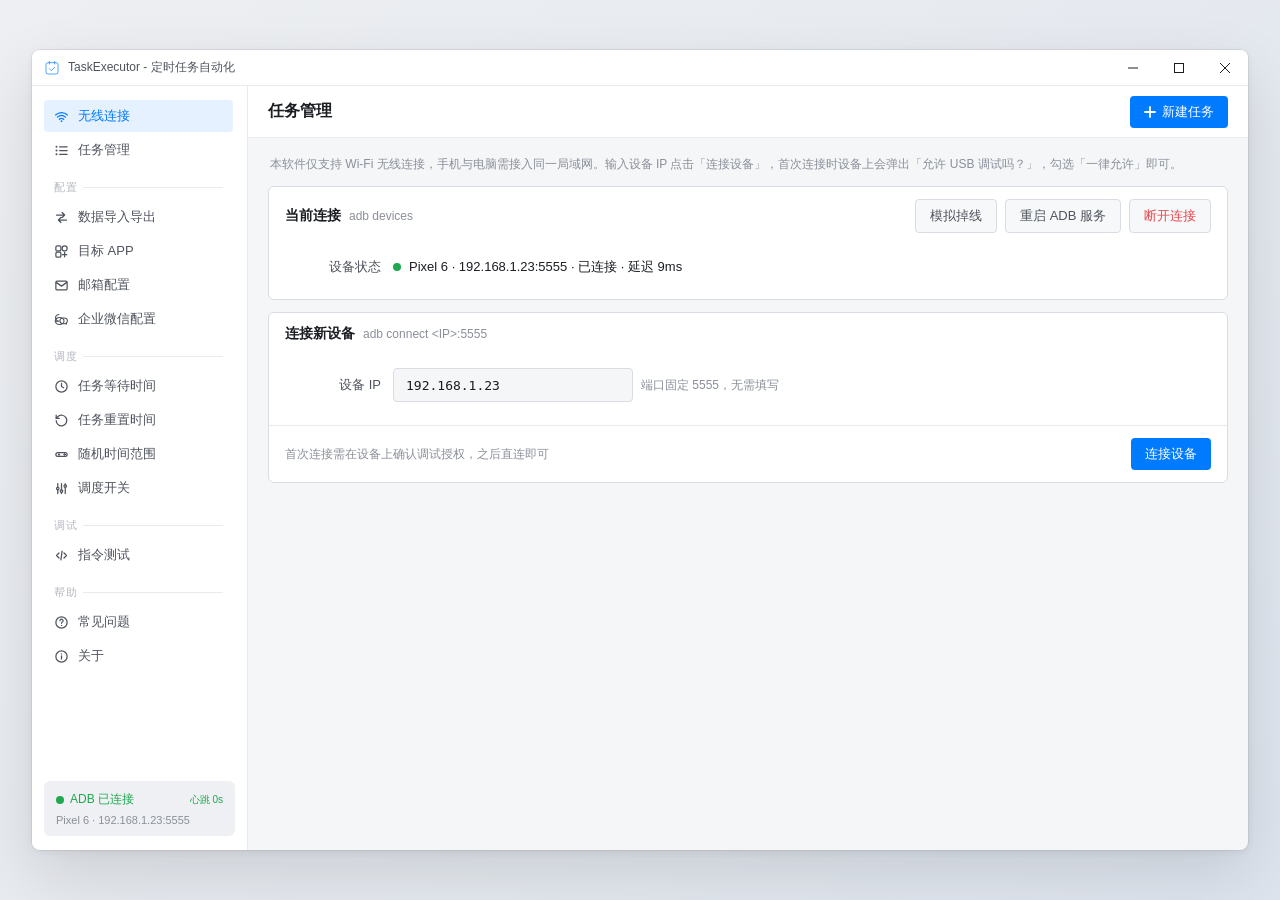
==== Design/index.html @ 91c30d84 "feat(design): 重构新建任务弹窗为固定头尾分区滚动布局并优化字段分区展示" ====
<!DOCTYPE html>
<html lang="zh-CN">

<head>
  <meta charset="UTF-8">
  <meta name="viewport" content="width=device-width, initial-scale=1.0">
  <title>TaskExecutor - 定时任务自动化</title>
  <link rel="stylesheet" href="styles.css">
</head>

<body>

  <div class="win">
    <!-- Windows 标题栏 -->
    <div class="titlebar">
      <div class="app-ico">
        <svg viewBox="0 0 24 24" fill="none">
          <rect x="3" y="4" width="18" height="17" rx="3" stroke="#007AFF" />
          <path d="M8 2v4M16 2v4M8 13l3 3 5-5" stroke="#007AFF" stroke-linecap="round" stroke-linejoin="round" />
        </svg>
      </div>
      <div class="title">TaskExecutor - 定时任务自动化</div>
      <div class="win-controls">
        <button class="win-btn" title="最小化"><svg viewBox="0 0 10 10">
            <path d="M0 5h10" stroke="currentColor" stroke-width="1" />
          </svg></button>
        <button class="win-btn" title="最大化"><svg viewBox="0 0 10 10">
            <rect x="0.5" y="0.5" width="9" height="9" fill="none" stroke="currentColor" stroke-width="1" />
          </svg></button>
        <button class="win-btn close" title="关闭"><svg viewBox="0 0 10 10">
            <path d="M0 0l10 10M10 0L0 10" stroke="currentColor" stroke-width="1" />
          </svg></button>
      </div>
    </div>

    <div class="win-body">
      <!-- 侧边栏 -->
      <aside class="sidebar">
        <nav class="nav" style="margin-top:2px;">
          <div class="nav-item active" data-view="wifi">
            <svg viewBox="0 0 24 24" fill="none">
              <path d="M2.5 9.5C8 4.5 16 4.5 21.5 9.5M5.5 13c4-3.4 9-3.4 13 0M8.5 16.4c2.1-1.7 4.9-1.7 7 0"
                stroke="currentColor" stroke-width="2" stroke-linecap="round" />
              <circle cx="12" cy="19.5" r="1.4" fill="currentColor" />
            </svg>
            无线连接
          </div>
          <div class="nav-item" data-view="tasks">
            <svg viewBox="0 0 24 24" fill="none">
              <path d="M9 6h12M9 12h12M9 18h12" stroke="currentColor" stroke-width="2" stroke-linecap="round" />
              <circle cx="4" cy="6" r="1.6" fill="currentColor" />
              <circle cx="4" cy="12" r="1.6" fill="currentColor" />
              <circle cx="4" cy="18" r="1.6" fill="currentColor" />
            </svg>
            任务管理
          </div>

          <div class="nav-label">配置</div>
          <div class="nav-item" data-view="sync">
            <svg viewBox="0 0 24 24" fill="none">
              <path d="M4 8h13M13 4l4 4-4 4M20 16H7M11 12l-4 4 4 4" stroke="currentColor" stroke-width="2"
                stroke-linecap="round" stroke-linejoin="round" />
            </svg>
            数据导入导出
          </div>
          <div class="nav-item" data-view="apps">
            <svg viewBox="0 0 24 24" fill="none">
              <rect x="3" y="3" width="8" height="8" rx="2" stroke="currentColor" stroke-width="2" />
              <rect x="13" y="3" width="8" height="8" rx="4" stroke="currentColor" stroke-width="2" />
              <rect x="3" y="13" width="8" height="8" rx="2" stroke="currentColor" stroke-width="2" />
              <path d="M17 13.5v7M13.5 17h7" stroke="currentColor" stroke-width="2" stroke-linecap="round" />
            </svg>
            目标 APP
          </div>
          <div class="nav-item" data-view="mail">
            <svg viewBox="0 0 24 24" fill="none">
              <rect x="3" y="5" width="18" height="14" rx="2" stroke="currentColor" stroke-width="2" />
              <path d="M3.5 7l8.5 6 8.5-6" stroke="currentColor" stroke-width="2" stroke-linecap="round"
                stroke-linejoin="round" />
            </svg>
            邮箱配置
          </div>
          <div class="nav-item" data-view="wecom">
            <svg viewBox="0 0 24 24" fill="none">
              <path
                d="M8.5 4C5 4 2.5 6.4 2.5 9.3c0 1.7.9 3.1 2.3 4.1l-.6 2 2.2-1.1c.7.2 1.4.3 2.1.3M9 20c3.9 0 7-2.5 7-5.6S12.9 8.8 9 8.8 2 11.3 2 14.4 5.1 20 9 20Z"
                stroke="currentColor" stroke-width="1.8" stroke-linejoin="round" />
              <path
                d="M15.5 9.5c3.3 0 6 2 6 4.6 0 1.4-.8 2.7-2 3.5l.5 1.7-1.9-.9c-.8.2-1.6.4-2.6.4-3.3 0-6-2.1-6-4.7s2.7-4.6 6-4.6Z"
                stroke="currentColor" stroke-width="1.8" stroke-linejoin="round" />
            </svg>
            企业微信配置
          </div>

          <div class="nav-label">调度</div>
          <div class="nav-item" data-view="wait">
            <svg viewBox="0 0 24 24" fill="none">
              <circle cx="12" cy="12" r="9" stroke="currentColor" stroke-width="2" />
              <path d="M12 7v5l3.5 2" stroke="currentColor" stroke-width="2" stroke-linecap="round"
                stroke-linejoin="round" />
            </svg>
            任务等待时间
          </div>
          <div class="nav-item" data-view="reset">
            <svg viewBox="0 0 24 24" fill="none">
              <path d="M3.5 12a8.5 8.5 0 1 0 2.5-6L3.5 8.5" stroke="currentColor" stroke-width="2"
                stroke-linecap="round" stroke-linejoin="round" />
              <path d="M3.5 3.5v5h5" stroke="currentColor" stroke-width="2" stroke-linecap="round"
                stroke-linejoin="round" />
            </svg>
            任务重置时间
          </div>
          <div class="nav-item" data-view="random">
            <svg viewBox="0 0 24 24" fill="none">
              <rect x="3" y="9" width="18" height="6" rx="3" stroke="currentColor" stroke-width="2" />
              <circle cx="8" cy="12" r="1.8" fill="currentColor" />
              <path d="M17 10.5v3M15.5 12h3" stroke="currentColor" stroke-width="1.6" stroke-linecap="round" />
            </svg>
            随机时间范围
          </div>
          <div class="nav-item" data-view="switches">
            <svg viewBox="0 0 24 24" fill="none">
              <path d="M6 4v6M6 14v6M12 4v10M12 18v2M18 4v2M18 10v10" stroke="currentColor" stroke-width="2"
                stroke-linecap="round" />
              <circle cx="6" cy="12" r="2" stroke="currentColor" stroke-width="2" />
              <circle cx="12" cy="16" r="2" stroke="currentColor" stroke-width="2" />
              <circle cx="18" cy="8" r="2" stroke="currentColor" stroke-width="2" />
            </svg>
            调度开关
          </div>

          <div class="nav-label">调试</div>
          <div class="nav-item" data-view="cmds">
            <svg viewBox="0 0 24 24" fill="none">
              <path d="M8 8l-4 4 4 4M16 8l4 4-4 4M13 5l-2 14" stroke="currentColor" stroke-width="2"
                stroke-linecap="round" stroke-linejoin="round" />
            </svg>
            指令测试
          </div>

          <div class="nav-label">帮助</div>
          <div class="nav-item" data-view="faq">
            <svg viewBox="0 0 24 24" fill="none">
              <circle cx="12" cy="12" r="9" stroke="currentColor" stroke-width="2" />
              <path d="M9.5 9.3a2.5 2.5 0 1 1 3.4 2.3c-.8.4-.9 1-.9 1.7" stroke="currentColor" stroke-width="2"
                stroke-linecap="round" />
              <circle cx="12" cy="16.6" r="1.1" fill="currentColor" />
            </svg>
            常见问题
          </div>
          <div class="nav-item" data-view="about">
            <svg viewBox="0 0 24 24" fill="none">
              <circle cx="12" cy="12" r="9" stroke="currentColor" stroke-width="2" />
              <path d="M12 11v5" stroke="currentColor" stroke-width="2" stroke-linecap="round" />
              <circle cx="12" cy="7.8" r="1.1" fill="currentColor" />
            </svg>
            关于
          </div>
        </nav>
        <div class="sidebar-spacer"></div>
        <div class="adb-card">
          <div class="adb-row">
            <span class="dot beat" id="adbDot" title="设备连接状态 · 心跳正常时按心跳节奏闪动"></span>
            <b id="adbStatus">ADB 已连接</b>
            <span class="hb-text" id="adbHbText" title="每 30s 探测一次 adb devices；秒数持续增长即心跳正常，超过 90s 不动判定停滞">心跳 -</span>
          </div>
          <small id="adbDev">Pixel 6 · 192.168.1.23:5555</small>
        </div>
      </aside>

      <!-- 主内容 -->
      <div class="main">
        <header class="topbar">
          <h1 id="pageTitle">任务管理</h1>
          <div class="topbar-right">
            <span class="desc" id="pageDesc"></span>
            <button class="btn btn-primary" id="btnNew">
              <svg viewBox="0 0 12 12" fill="none">
                <path d="M6 1v10M1 6h10" stroke="#fff" stroke-width="1.8" stroke-linecap="round" />
              </svg>
              新建任务
            </button>
          </div>
        </header>

        <div class="content">

          <!-- ============ 视图：任务管理 ============ -->
          <section class="view" data-view="tasks">
            <div class="stats">
              <div class="stat"><label>绑定设备</label><b>Pixel 6</b></div>
              <div class="stat"><label>今日执行</label><b id="statRun">8 次</b></div>
              <div class="stat"><label>执行成功率</label><b class="green">100%</b></div>
              <div class="stat"><label>下次执行</label><b class="blue">07:30</b></div>
            </div>

            <div class="card tasks">
              <div class="card-head">
                <div class="left"><b>定时任务</b><span class="count-badge" id="countBadge">4 项</span></div>
                <div class="head-right">
                  <span class="badge green" id="svcBadge" title="任务调度引擎状态（与 ADB 连接状态无关）"><span
                      class="dot sm pulse"></span>调度运行中</span>
                  <div class="filters">
                    <span class="on" data-f="all">全部</span>
                    <span data-f="on">已启用</span>
                    <span data-f="off">已停用</span>
                  </div>
                </div>
              </div>
              <table>
                <colgroup>
                  <col style="width:20%">
                  <col style="width:11%">
                  <col style="width:9%">
                  <col style="width:27%">
                  <col style="width:10%">
                  <col style="width:11%">
                  <col style="width:12%">
                </colgroup>
                <thead>
                  <tr>
                    <th>任务名称</th>
                    <th>计划时间</th>
                    <th>执行时间</th>
                    <th>动作链</th>
                    <th>通知方式</th>
                    <th>状态</th>
                    <th>操作</th>
                  </tr>
                </thead>
                <tbody id="taskBody"></tbody>
              </table>
            </div>

            <div class="card grow">
              <div class="card-head">
                <div class="left"><b>运行日志</b></div>
                <span class="link" id="logToggle">查看全部</span>
              </div>
              <div class="log-list" id="logList"></div>
            </div>
          </section>

          <!-- ============ 视图：数据导入导出 ============ -->
          <section class="view" data-view="sync">
            <p class="page-note">任务配置、目标 APP 映射与通知配置可导出为 CSV 备份，也可从 CSV 恢复。导入时同名任务将被覆盖。</p>
            <div class="io-grid">
              <div class="card io-card">
                <b>导出配置</b>
                <p>将当前全部任务（名称、执行时间、动作链、通知方式）导出为 CSV 文件，可用于备份或迁移到其他电脑。</p>
                <div class="file-hint">tasks_2026-10-24.csv</div>
                <div style="display:flex;gap:8px;margin-top:2px;">
                  <button class="btn btn-primary" data-io="export-tasks">导出任务配置</button>
                  <button class="btn btn-ghost" data-io="export-all">导出全部配置</button>
                </div>
              </div>
              <div class="card io-card">
                <b>导入配置</b>
                <p>从 CSV 文件导入任务与包名映射。支持 TaskExecutor 导出格式，也支持自定义「应用名,包名」两列格式。</p>
                <div class="file-hint">选择 CSV 文件…</div>
                <div style="display:flex;gap:8px;margin-top:2px;">
                  <button class="btn btn-primary" data-io="import-tasks">导入任务</button>
                  <button class="btn btn-ghost" data-io="import-apps">导入包名映射</button>
                </div>
              </div>
            </div>
          </section>

          <!-- ============ 视图：目标 APP ============ -->
          <section class="view" data-view="apps">
            <p class="page-note">维护常用应用的包名映射，任务动作链中「打开 / 关闭目标应用」按此执行。支持从 CSV 批量导入。</p>
            <div class="card">
              <div class="card-head">
                <div class="left"><b>包名映射</b><span class="count-badge" id="appCount">3 项</span></div>
                <span class="link" id="importApps">从 CSV 导入</span>
              </div>
              <table>
                <colgroup>
                  <col style="width:28%">
                  <col style="width:52%">
                  <col style="width:20%">
                </colgroup>
                <thead>
                  <tr>
                    <th>应用名称</th>
                    <th>包名</th>
                    <th style="text-align:right;">操作</th>
                  </tr>
                </thead>
                <tbody id="appBody"></tbody>
              </table>
              <div class="form-foot">
                <div class="ctl" style="display:flex;gap:8px;flex:1;">
                  <input class="ui" id="appName" placeholder="应用名称，如：钉钉" style="max-width:180px;">
                  <input class="ui mono" id="appPkg" placeholder="com.example.package" style="flex:1;">
                </div>
                <button class="btn btn-primary" id="addApp">添加</button>
              </div>
            </div>
          </section>

          <!-- ============ 视图：邮箱配置 ============ -->
          <section class="view" data-view="mail">
            <div class="card">
              <div class="card-head">
                <div class="left"><b>邮箱（SMTP）</b><small>QQ 邮箱 · SSL 加密</small></div>
              </div>
              <div class="form">
                <div class="form-row"><label>SMTP 服务器</label>
                  <div class="ctl"><input class="ui mono" value="smtp.qq.com"></div>
                </div>
                <div class="form-row"><label>端口</label>
                  <div class="ctl"><input class="ui mono" value="465" style="max-width:120px;"><span
                      class="hint-inline">SSL 加密连接（超时 60s）</span></div>
                </div>
                <div class="form-row"><label>发件人邮箱</label>
                  <div class="ctl"><input class="ui mono" value="pengxh@qq.com"></div>
                </div>
                <div class="form-row"><label>授权码</label>
                  <div class="ctl"><input class="ui mono" type="password" value="abcdefghijklmnop"></div>
                </div>
                <div class="form-row"><label>收件人</label>
                  <div class="ctl"><input class="ui mono" value="pengxh@qq.com"></div>
                </div>
              </div>
              <div class="form-foot">
                <span class="hint">授权码在 QQ 邮箱「设置 → 账户 → POP3/SMTP 服务」中生成</span>
                <div class="btns">
                  <button class="btn btn-ghost" data-test="mail">测试邮箱通知</button>
                  <button class="btn btn-primary" data-save="mail">保存配置</button>
                </div>
              </div>
            </div>
          </section>

          <!-- ============ 视图：企业微信配置 ============ -->
          <section class="view" data-view="wecom">
            <div class="card">
              <div class="card-head">
                <div class="left"><b>企业微信群机器人</b><small>Webhook 推送</small></div>
              </div>
              <div class="form">
                <div class="form-row"><label>Webhook Key</label>
                  <div class="ctl"><input class="ui mono" type="password" value="693a91f6-7xxx-4bc4-97a0-0ec2sifa5aaa">
                  </div>
                </div>
                <div class="form-row"><label>消息标题</label>
                  <div class="ctl"><input class="ui" value="TaskExecutor 任务通知"></div>
                </div>
                <div class="form-row"><label>附带截屏</label>
                  <div class="ctl"><span class="switch on" data-switch></span><span
                      class="hint-inline">开启后任务截屏文件以图片消息发送</span></div>
                </div>
              </div>
              <div class="form-foot">
                <span class="hint">Key 在群机器人「设置 → Webhook 地址」中获取</span>
                <div class="btns">
                  <button class="btn btn-ghost" data-test="wecom">测试企业微信通知</button>
                  <button class="btn btn-primary" data-save="wecom">保存配置</button>
                </div>
              </div>
            </div>
          </section>

          <!-- ============ 视图：任务等待时间 ============ -->
          <section class="view" data-view="wait">
            <div class="card">
              <div class="card-head">
                <div class="left"><b>任务等待时间</b><small>动作链步骤间隔</small></div>
              </div>
              <div class="form">
                <div class="form-row">
                  <label>等待时间</label>
                  <div class="ctl"><input class="ui mono" type="number" id="waitInput" value="3" min="1" max="60"
                      style="max-width:120px;"><span class="hint-inline">秒</span></div>
                </div>
              </div>
              <div class="form-foot">
                <span class="hint">链式任务中每个步骤（唤醒 → 打开 App → 截屏…）之间的默认间隔，避免设备响应不及时导致失败</span>
                <div class="btns"><button class="btn btn-primary" data-save="wait">保存配置</button></div>
              </div>
            </div>
          </section>

          <!-- ============ 视图：任务重置时间 ============ -->
          <section class="view" data-view="reset">
            <div class="card">
              <div class="card-head">
                <div class="left"><b>任务重置时间</b><small>每日任务链重置点</small></div>
              </div>
              <div class="form">
                <div class="form-row">
                  <label>重置时间</label>
                  <div class="ctl"><input class="ui mono" type="time" id="resetInput" value="00:00"
                      style="max-width:140px;"><span class="hint-inline">HH:MM</span></div>
                </div>
              </div>
              <div class="form-foot">
                <span class="hint">到达该时间点后，当日已完成任务链重置为「待执行」并重新开始调度</span>
                <div class="btns"><button class="btn btn-primary" data-save="reset">保存配置</button></div>
              </div>
            </div>
          </section>

          <!-- ============ 视图：随机时间范围 ============ -->
          <section class="view" data-view="random">
            <div class="card">
              <div class="card-head">
                <div class="left"><b>随机时间范围</b><small>执行时间随机偏移上下限</small></div>
              </div>
              <div class="form">
                <div class="form-row">
                  <label>偏移下限</label>
                  <div class="ctl"><input class="ui mono" type="number" id="randMin" value="0" min="0"
                      style="max-width:110px;"><span class="hint-inline">分钟</span></div>
                </div>
                <div class="form-row">
                  <label>偏移上限</label>
                  <div class="ctl"><input class="ui mono" type="number" id="randMax" value="5" min="0"
                      style="max-width:110px;"><span class="hint-inline">分钟</span></div>
                </div>
              </div>
              <div class="form-foot">
                <span class="hint">任务实际执行时间 = 设定时间 + [下限, 上限] 内的随机偏移，模拟真实人工操作</span>
                <div class="btns"><button class="btn btn-primary" data-save="random">保存配置</button></div>
              </div>
            </div>
          </section>

          <!-- ============ 视图：调度开关 ============ -->
          <section class="view" data-view="switches">
            <div class="card">
              <div class="card-head">
                <div class="left"><b>调度开关</b></div>
              </div>
              <div class="form">
                <div class="form-row"><label>随机任务</label>
                  <div class="ctl"><span class="switch on" data-switch></span><span
                      class="hint-inline">启用后执行时间按随机范围偏移</span></div>
                </div>
                <div class="form-row"><label>跳过节假日</label>
                  <div class="ctl"><span class="switch on" data-switch></span><span
                      class="hint-inline">法定节假日与周末自动跳过执行</span></div>
                </div>
                <div class="form-row"><label>重置任务</label>
                  <div class="ctl"><span class="switch" data-switch></span><span
                      class="hint-inline">到达重置时间点后任务链重新开始</span></div>
                </div>
              </div>
            </div>
            <div class="card">
              <div class="card-head">
                <div class="left"><b>节假日数据</b><small>数据源：chinese-days（HTTPS CDN）</small></div>
              </div>
              <div class="form">
                <div class="form-row"><label>上次同步</label>
                  <div class="ctl"><span class="hint-inline" id="holidaySyncTime">2026-10-24 06:00:00 · 覆盖 2026
                      全年</span></div>
                </div>
              </div>
              <div class="form-foot">
                <span class="hint">建议每周同步一次，保证节假日判断准确</span>
                <div class="btns"><button class="btn btn-primary" id="syncHoliday">同步节假日数据</button></div>
              </div>
            </div>
          </section>

          <!-- ============ 视图：指令测试 ============ -->
          <section class="view" data-view="cmds">
            <div class="card">
              <div class="card-head">
                <div class="left"><b>ADB 指令测试</b><small>Pixel 6 · 单设备</small></div>
              </div>
              <div class="cmd-grid">
                <button class="cmd-btn" data-cmd="wake"><svg viewBox="0 0 24 24" fill="none">
                    <circle cx="12" cy="12" r="4" stroke="#007AFF" stroke-width="2" />
                    <path d="M12 2v3M12 19v3M2 12h3M19 12h3M4.9 4.9l2.1 2.1M17 17l2.1 2.1M19.1 4.9L17 7M7 17l-2.1 2.1"
                      stroke="#007AFF" stroke-width="2" stroke-linecap="round" />
                  </svg>亮屏<small>KEYCODE_WAKEUP</small></button>
                <button class="cmd-btn" data-cmd="off"><svg viewBox="0 0 24 24" fill="none">
                    <path d="M12 3a9 9 0 1 0 9 9c0-1-2-1-3.5-1.5S15 8 15 6s-1-3-3-3Z" stroke="#007AFF" stroke-width="2"
                      stroke-linejoin="round" />
                  </svg>息屏<small>KEYCODE_SLEEP</small></button>
                <button class="cmd-btn" data-cmd="cap"><svg viewBox="0 0 24 24" fill="none">
                    <rect x="3" y="7" width="18" height="13" rx="2" stroke="#007AFF" stroke-width="2" />
                    <path d="M9 7l1.5-3h3L15 7" stroke="#007AFF" stroke-width="2" stroke-linejoin="round" />
                    <circle cx="12" cy="13.5" r="3.5" stroke="#007AFF" stroke-width="2" />
                  </svg>截屏<small>screencap</small></button>
                <button class="cmd-btn" data-cmd="open"><svg viewBox="0 0 24 24" fill="none">
                    <path d="M5 12h14M13 6l6 6-6 6" stroke="#007AFF" stroke-width="2" stroke-linecap="round"
                      stroke-linejoin="round" />
                  </svg>打开目标应用<small>am start</small></button>
                <button class="cmd-btn" data-cmd="close"><svg viewBox="0 0 24 24" fill="none">
                    <path d="M6 6l12 12M18 6L6 18" stroke="#E5484D" stroke-width="2" stroke-linecap="round" />
                  </svg>关闭目标应用<small>am force-stop</small></button>
                <button class="cmd-btn" data-cmd="msg"><svg viewBox="0 0 24 24" fill="none">
                    <path d="M4 5h16v11H8l-4 3V5Z" stroke="#007AFF" stroke-width="2" stroke-linejoin="round" />
                    <path d="M8 9h8M8 12h5" stroke="#007AFF" stroke-width="2" stroke-linecap="round" />
                  </svg>发送消息<small>input text</small></button>
              </div>
            </div>
          </section>

          <!-- ============ 视图：常见问题 ============ -->
          <section class="view" data-view="faq">
            <div class="card" id="faqCard">
              <div class="faq-item open">
                <div class="faq-q">设备提示「未授权 USB 调试」怎么办？<span class="arrow">▶</span></div>
                <div class="faq-a">首次连接时需要在手机上勾选「一律允许使用这台计算机进行调试」。若弹窗未出现，执行 <code>adb kill-server && adb
                    start-server</code> 后重新插拔数据线即可触发。</div>
              </div>
              <div class="faq-item">
                <div class="faq-q">ADB 连接超时 / 设备离线如何排查？<span class="arrow">▶</span></div>
                <div class="faq-a">依次检查：① 数据线是否支持数据传输；② 无线调试需先在 <code>adb tcpip 5555</code> 后用 IP 连接；③
                  后台服务会在连接超时后跳过本轮任务并写入运行日志，不会阻塞后续任务。</div>
              </div>
              <div class="faq-item">
                <div class="faq-q">邮件发送失败（535 认证错误）？<span class="arrow">▶</span></div>
                <div class="faq-a">QQ 邮箱必须使用「授权码」而非登录密码。进入邮箱「设置 → 账户 → POP3/SMTP 服务」开启服务并生成授权码，粘贴到「邮箱配置 → 授权码」输入框。</div>
              </div>
              <div class="faq-item">
                <div class="faq-q">企业微信群里收不到消息？<span class="arrow">▶</span></div>
                <div class="faq-a">确认 Webhook Key 与机器人所属群一致；同一机器人每分钟最多发送 20 条消息，超频会被限流。可在「企业微信配置」页点击「测试企业微信通知」快速验证。
                </div>
              </div>
              <div class="faq-item">
                <div class="faq-q">节假日数据从哪里来，多久更新一次？<span class="arrow">▶</span></div>
                <div class="faq-a">节假日数据来自 <code>chinese-days</code> 开源数据源（HTTPS CDN），覆盖全年法定节假日与调休。程序启动时自动检查，也可在「调度开关 →
                  同步节假日数据」手动更新。</div>
              </div>
            </div>
          </section>

          <!-- ============ 视图：无线连接 ============ -->
          <section class="view on" data-view="wifi">
            <p class="page-note">本软件仅支持 Wi-Fi 无线连接，手机与电脑需接入同一局域网。输入设备 IP 点击「连接设备」，首次连接时设备上会弹出「允许 USB 调试吗？」，勾选「一律允许」即可。
            </p>
            <div class="card">
              <div class="card-head">
                <div class="left"><b>当前连接</b><small>adb devices</small></div>
                <div style="display:flex;gap:8px;">
                  <button class="btn btn-ghost" id="btnSimDrop" title="演示用：模拟设备掉线，观察心跳判定与自动恢复">模拟掉线</button>
                  <button class="btn btn-ghost" id="btnRestartAdb">重启 ADB 服务</button>
                  <button class="btn btn-ghost danger-ghost" id="btnDisconnect">断开连接</button>
                </div>
              </div>
              <div class="form">
                <div class="form-row">
                  <label>设备状态</label>
                  <div class="ctl"><span class="dot pulse" id="wifiDot"></span><span id="wifiState"
                      style="font-size:13px;color:var(--text-1);">Pixel 6 · 192.168.1.23:5555 · 已连接 · 延迟 8ms</span>
                  </div>
                </div>
              </div>
            </div>
            <div class="card">
              <div class="card-head">
                <div class="left"><b>连接新设备</b><small>adb connect &lt;IP&gt;:5555</small></div>
              </div>
              <div class="form">
                <div class="form-row">
                  <label>设备 IP</label>
                  <div class="ctl"><input class="ui mono" id="connAddr" value="192.168.1.23" placeholder="192.168.1.23"
                      style="max-width:240px;"><span class="hint-inline">端口固定 5555，无需填写</span></div>
                </div>
              </div>
              <div class="form-foot">
                <span class="hint">首次连接需在设备上确认调试授权，之后直连即可</span>
                <div class="btns">
                  <button class="btn btn-primary" id="btnConnect">连接设备</button>
                </div>
              </div>
            </div>
          </section>

          <!-- ============ 视图：关于 ============ -->
          <section class="view" data-view="about">
            <div class="card about-card">
              <svg viewBox="0 0 24 24" fill="none">
                <rect x="3" y="4" width="18" height="17" rx="3" stroke="#007AFF" stroke-width="2" />
                <path d="M8 2v4M16 2v4M8 13l3 3 5-5" stroke="#007AFF" stroke-width="2" stroke-linecap="round"
                  stroke-linejoin="round" />
              </svg>
              <h2>TaskExecutor</h2>
              <span class="ver">Version 2.3.0 · WPF · .NET 8（C# / MVVM）</span>
              <p>Windows 桌面端定时任务自动化工具：Wi-Fi ADB 无线控制 Android 设备，链式任务调度、随机时间偏移、邮件与企业微信通知。<br>作者：pengxianhong · 遵循 GPL-3.0
                协议开源发布</p>
              <div class="file-hint" style="align-self:stretch;">github.com/pengxianhong/Pengxh</div>
              <div class="links">
                <button class="btn btn-primary" id="checkUpdate">检查更新</button>
                <button class="btn btn-ghost" id="openHome2">打开项目主页</button>
                <button class="btn btn-ghost" id="copyHome">复制链接</button>
              </div>
            </div>
          </section>

        </div>
      </div>
    </div>

    <!-- 新建/编辑任务弹窗 -->
    <div class="overlay" id="overlay">
      <div class="dialog" role="dialog" aria-modal="true" aria-labelledby="dlgTitle">
        <!-- 固定头部 -->
        <div class="dlg-head">
          <div class="dlg-head-text">
            <b id="dlgTitle">新建任务</b>
            <div class="device-strip">
              <span class="dot sm"></span>执行设备：<b>Pixel 6</b> · Android 14
            </div>
          </div>
          <button class="dlg-close" id="btnClose" aria-label="关闭对话框" title="关闭">
            <svg viewBox="0 0 16 16" fill="none">
              <path d="M3 3l10 10M13 3L3 13" stroke="#6E737D" stroke-width="1.6" stroke-linecap="round" />
            </svg>
          </button>
        </div>

        <!-- 可滚动主体 -->
        <div class="dlg-body">

          <!-- 01 任务配置 -->
          <section class="dlg-section">
            <div class="section-head">
              <span class="section-no">01</span>
              <h2>任务配置</h2>
              <span class="section-line"></span>
            </div>
            <div class="dlg-grid">
              <div class="field">
                <label>任务名称</label>
                <div class="input" id="fName" contenteditable="true" role="textbox" aria-label="任务名称"
                  data-ph="请输入任务名称"></div>
              </div>
              <div class="field">
                <label class="inline">执行时间<span class="sw-group"><span class="sw-label">随机偏移</span><button
                      type="button" class="switch on" id="offsetSwitch" aria-label="随机偏移开关"
                      title="随机偏移开关"></button></span></label>
                <div class="input mono" id="fTime" contenteditable="true" role="textbox"
                  aria-label="执行时间，格式 HH:MM" data-ph="HH:MM"></div>
                <div class="offset-hint" id="offsetHint"></div>
              </div>
              <div class="field">
                <label>目标 APP</label>
                <select class="ui" id="fApp" aria-label="目标 APP" style="width:100%;">
                  <option value="">请选择目标 APP</option>
                </select>
              </div>
              <div class="field">
                <label>通知方式</label>
                <div class="tag-toggles" role="group" aria-label="通知方式">
                  <button type="button" class="tag-tg on" data-tag="邮件">邮件</button>
                  <button type="button" class="tag-tg" data-tag="企业微信">企业微信</button>
                </div>
              </div>
            </div>
          </section>

          <!-- 02 任务动作 -->
          <section class="dlg-section">
            <div class="section-head">
              <span class="section-no">02</span>
              <h2>任务动作</h2>
              <span class="section-line"></span>
              <span class="section-tip">拖入或点击添加 · 拖拽调整顺序</span>
            </div>
            <div class="builder">
              <div class="palette">
                <div class="panel-title">积木库</div>
                <div class="pal-list" id="palList"></div>
              </div>
              <div class="chain-wrap">
                <div class="chain-head">
                  <span>执行序列</span>
                  <span class="chain-count" id="chainCount">0 步</span>
                  <span class="link" id="chainClear">清空</span>
                </div>
                <div class="chain" id="chain"></div>
              </div>
            </div>
            <div class="act-summary" id="actSummary"></div>
          </section>

        </div>

        <!-- 固定底部 -->
        <div class="dlg-foot">
          <span class="hint">保存后立即生效，节假日自动跳过</span>
          <div class="btns">
            <button class="btn btn-ghost" id="btnCancel">取消</button>
            <button class="btn btn-primary" id="btnSave">保存任务</button>
          </div>
        </div>
      </div>
    </div>

    <!-- 行右键菜单（运行 / 编辑 / 删除） -->
    <div class="ctx-menu" id="ctxMenu">
      <div class="ctx-item run" data-ctx="run" title="按当前动作链试运行一次，不影响后续调度计划">
        <svg viewBox="0 0 16 16" fill="none"><path d="M5 3.5v9l7.5-4.5L5 3.5Z" stroke="currentColor" stroke-width="1.6" stroke-linejoin="round"/></svg>运行
      </div>
      <div class="ctx-item" data-ctx="edit">
        <svg viewBox="0 0 16 16" fill="none"><path d="M11.2 2.5l2.3 2.3-8 8L2.5 13.5l1.2-3 7.5-8Z" stroke="currentColor" stroke-width="1.4" stroke-linejoin="round"/></svg>编辑
      </div>
      <div class="ctx-item danger" data-ctx="del">
        <svg viewBox="0 0 16 16" fill="none"><path d="M3 4.5h10M6.5 4.5V3h3v1.5M4.5 4.5l.7 8.5h5.6l.7-8.5" stroke="currentColor" stroke-width="1.4" stroke-linecap="round"/></svg>删除
      </div>
    </div>

    <!-- Toast -->
    <div class="toast" id="toast"><span class="dot sm"></span><span id="toastMsg"></span></div>
  </div>

  <script src="app.js"></script>
</body>

</html>
---- Design/styles.css ----
:root{
    --primary:#007AFF;
    --primary-hover:#3395FF;
    --bg:#F5F6F8;
    --card:#FFFFFF;
    --card-2:#F7F8FA;
    --border:#D9DDE3;
    --divider:#E8EAEE;
    --text-1:#1A1D21;
    --text-2:#4E535C;
    --text-3:#8A8F99;
    --text-4:#B4B8C0;
    --green:#1FA84F;
    --green-dim:rgba(31,168,79,.12);
    --red:#E5484D;
    --blue-bright:#007AFF;
    --blue-dim:rgba(0,122,255,.10);
    --fill-2:#EEF0F3;
    --fill-3:#ECEEF2;
    --radius:4px;
  }
  *{margin:0;padding:0;box-sizing:border-box;}
  html,body{height:100%;}
  body{
    font-family:"Segoe UI","Microsoft YaHei","Noto Sans SC",sans-serif;
    background:linear-gradient(135deg,#EDEFF2 0%,#E8EBF0 40%,#E3E8EF 70%,#DDE4EE 100%);
    display:flex;align-items:center;justify-content:center;
    min-height:100vh;overflow:auto;padding:32px;
    user-select:none;
  }

  /* ============ Windows 窗口 ============ */
  .win{
    width:1280px;height:800px;min-width:1100px;min-height:680px;
    background:var(--bg);
    border-radius:8px;overflow:hidden;
    box-shadow:0 24px 64px rgba(0,0,0,.12),0 2px 8px rgba(0,0,0,.06),0 0 0 1px rgba(0,0,0,.06);
    display:flex;flex-direction:column;
    position:relative;
  }
  .titlebar{
    height:36px;flex:none;
    background:var(--card);
    display:flex;align-items:center;
    border-bottom:1px solid var(--divider);
  }
  .titlebar .app-ico{
    width:16px;height:16px;margin:0 8px 0 12px;flex:none;
    display:flex;align-items:center;justify-content:center;
  }
  .titlebar .title{
    font-size:12px;color:var(--text-2);flex:1;
    white-space:nowrap;overflow:hidden;text-overflow:ellipsis;
  }
  .win-controls{display:flex;height:100%;flex:none;}
  .win-btn{
    width:46px;height:100%;border:none;background:transparent;cursor:default;
    display:flex;align-items:center;justify-content:center;
    color:var(--text-1);
  }
  .win-btn svg{width:10px;height:10px;}
  .win-btn.close:hover{background:#C42B1C;color:#fff;}
  .win-btn:not(.close):hover{background:rgba(0,0,0,.06);}

  .win-body{flex:1;display:flex;min-height:0;}

  /* ============ 侧边栏 ============ */
  .sidebar{
    width:216px;flex:none;background:var(--card);
    border-right:1px solid var(--divider);
    display:flex;flex-direction:column;
    padding:12px 12px 14px;
  }
  .logo{display:flex;align-items:center;gap:8px;padding:6px 8px 10px;}
  .logo svg{width:22px;height:22px;flex:none;}
  .logo span{font-size:16px;font-weight:600;color:var(--text-1);letter-spacing:.2px;}
  .nav{display:flex;flex-direction:column;gap:2px;overflow-y:auto;min-height:0;padding-right:2px;}
  .nav::-webkit-scrollbar{width:6px;}
  .nav::-webkit-scrollbar-thumb{background:#C9CDD4;border-radius:3px;}
  .nav-label{
    font-size:11px;color:var(--text-4);
    padding:12px 10px 4px;letter-spacing:.5px;
    display:flex;align-items:center;gap:6px;
  }
  .nav-label::after{content:"";flex:1;height:1px;background:var(--divider);}
  .nav-item{
    display:flex;align-items:center;gap:9px;
    height:32px;padding:0 10px;border-radius:var(--radius);
    font-size:13px;color:var(--text-2);cursor:pointer;
    transition:background .12s;flex:none;
  }
  .nav-item svg{width:15px;height:15px;flex:none;}
  .nav-item:hover{background:var(--fill-3);}
  .nav-item.active{background:var(--blue-dim);color:var(--blue-bright);font-weight:500;}
  .nav-item.active:hover{background:var(--blue-dim);}
  .nav-item.locked{opacity:.4;cursor:not-allowed;}
  .nav-item.locked:hover{background:transparent;}
  .kbd{
    margin-left:auto;font-size:10px;color:var(--text-4);
    border:1px solid var(--border);border-radius:3px;padding:1px 5px;
    font-family:Consolas,monospace;
  }
  .nav-item.active .kbd{color:var(--blue-bright);border-color:rgba(64,152,252,.4);}
  .sidebar-spacer{flex:1;min-height:8px;}
  .adb-card{
    background:var(--fill-2);border-radius:6px;padding:10px 12px;
    display:flex;flex-direction:column;gap:6px;flex:none;
  }
  .adb-row{display:flex;align-items:center;gap:6px;}
  .dot{width:8px;height:8px;border-radius:50%;background:var(--green);flex:none;}
  .dot.sm{width:6px;height:6px;}
  .dot.pulse{animation:pulse 2s ease-out infinite;}
  .dot.off{background:var(--text-4);}
  @keyframes pulse{0%{box-shadow:0 0 0 0 rgba(46,194,88,.35);}70%{box-shadow:0 0 0 6px rgba(46,194,88,0);}100%{box-shadow:0 0 0 0 rgba(46,194,88,0);}}
  .adb-row b{font-size:12px;font-weight:500;color:var(--green);}
  .adb-card small{font-size:11px;color:var(--text-3);}

  /* ============ 主内容 ============ */
  .main{flex:1;display:flex;flex-direction:column;min-width:0;}
  .topbar{
    height:52px;flex:none;background:var(--card);
    border-bottom:1px solid var(--divider);
    display:flex;align-items:center;justify-content:space-between;
    padding:0 20px;
  }
  .topbar h1{font-size:16px;font-weight:600;color:var(--text-1);}
  .topbar-right{display:flex;align-items:center;gap:12px;}
  .topbar .desc{font-size:12px;color:var(--text-3);}
  .badge{
    display:inline-flex;align-items:center;gap:6px;
    padding:5px 10px;border-radius:var(--radius);
    font-size:12px;font-weight:500;
  }
  .badge.green{background:var(--green-dim);color:var(--green);}
  .btn{
    display:inline-flex;align-items:center;gap:6px;
    border:none;border-radius:var(--radius);cursor:pointer;
    font-family:inherit;font-size:13px;
    padding:7px 14px;transition:background .12s,transform .06s;
  }
  .btn:active{transform:translateY(1px);}
  .btn:disabled{opacity:.55;cursor:default;transform:none;}
  .btn-primary{background:var(--primary);color:#fff;font-weight:500;}
  .btn-primary:hover{background:var(--primary-hover);}
  .btn-ghost{background:var(--card-2);color:var(--text-2);border:1px solid var(--border);}
  .btn-ghost:hover{background:var(--fill-3);}
  .btn svg{width:12px;height:12px;flex:none;}
  .btn.danger-ghost{color:var(--red);}
  .btn.danger-ghost:hover{border-color:rgba(247,101,96,.5);}

  .content{flex:1;min-height:0;overflow-y:auto;padding:16px 20px;display:flex;flex-direction:column;gap:12px;}
  .content::-webkit-scrollbar{width:8px;}
  .content::-webkit-scrollbar-thumb{background:#C9CDD4;border-radius:4px;}
  .view{display:none;flex-direction:column;gap:12px;min-height:0;flex:1;}
  .view.on{display:flex;}

  /* 统计卡 */
  .stats{display:grid;grid-template-columns:repeat(4,1fr);gap:12px;flex:none;}
  .stat{
    background:var(--card);border:1px solid var(--border);border-radius:6px;
    padding:12px 14px;display:flex;flex-direction:column;gap:4px;
  }
  .stat label{font-size:12px;color:var(--text-3);}
  .stat b{font-size:22px;font-weight:600;color:var(--text-1);line-height:1.2;font-variant-numeric:tabular-nums;}
  .stat b.green{color:var(--green);}
  .stat b.blue{color:var(--blue-bright);}

  /* 卡片 */
  .card{background:var(--card);border:1px solid var(--border);border-radius:6px;flex:none;}
  .card.grow{flex:1;min-height:0;display:flex;flex-direction:column;}
  .card-head{
    display:flex;align-items:center;justify-content:space-between;
    padding:12px 16px;flex:none;
  }
  .card-head .left{display:flex;align-items:center;gap:8px;}
  .card-head .left b{font-size:14px;font-weight:600;color:var(--text-1);}
  .card-head .left small{font-size:12px;color:var(--text-3);}
  .head-right{display:flex;align-items:center;gap:12px;}
  .count-badge{background:var(--fill-3);color:var(--text-3);font-size:11px;border-radius:3px;padding:1px 6px;}
  .filters{display:flex;gap:12px;}
  .filters span{font-size:13px;color:var(--text-3);cursor:pointer;}
  .filters span:hover{color:var(--text-2);}
  .filters span.on{color:var(--blue-bright);font-weight:500;}
  .link{font-size:12px;color:var(--blue-bright);cursor:pointer;}
  .link:hover{text-decoration:underline;}

  /* 表格 */
  table{width:100%;border-collapse:collapse;table-layout:fixed;}
  thead th{
    font-size:12px;font-weight:400;color:var(--text-3);text-align:left;
    background:var(--fill-2);padding:9px 10px;white-space:nowrap;
  }
  thead th:first-child,tbody td:first-child{padding-left:16px;}
  thead th:last-child,tbody td:last-child{padding-right:16px;}
  tbody td{padding:9px 10px;border-top:1px solid var(--divider);vertical-align:middle;font-size:13px;color:var(--text-2);}
  tbody tr{transition:background .12s;}
  tbody tr:hover{background:rgba(0,0,0,.03);}
  tbody tr.removing{opacity:0;transform:translateX(8px);transition:all .18s;}
  tbody tr.disabled .task-name{color:var(--text-3);}
  .task-name{font-size:13px;font-weight:500;color:var(--text-1);line-height:1.35;}
  .task-sub{font-size:11px;color:var(--text-3);margin-top:1px;white-space:nowrap;overflow:hidden;text-overflow:ellipsis;}
  .pkg{font-family:Consolas,monospace;font-size:12px;color:var(--text-2);}
  /* 计划时间：两行文本 = 基准时间 + 实际随机执行窗口 */
  .plan-txt{display:flex;flex-direction:column;gap:3px;line-height:1.15;}
  .plan-time{font-family:Consolas,monospace;font-size:13px;font-weight:600;color:var(--text-1);}
  .plan-win{font-family:Consolas,monospace;font-size:10.5px;color:var(--blue-bright);}
  .plan-sub{font-size:10.5px;color:var(--text-4);}
  .status-pill{
    display:inline-flex;align-items:center;gap:5px;font-size:11px;border-radius:3px;padding:2px 8px;
    cursor:pointer;border:none;font-family:inherit;transition:all .12s;
  }
  .status-pill:hover{filter:brightness(1.15);}
  .status-pill .dot{width:6px;height:6px;}
  .status-pill.on{background:var(--green-dim);color:var(--green);}
  .status-pill.off{background:var(--fill-3);color:var(--text-3);}
  .status-pill.off .dot{background:var(--text-4);}
  .ops{display:flex;gap:12px;font-size:12px;white-space:nowrap;}
  .ops a{color:var(--blue-bright);text-decoration:none;cursor:pointer;}
  .ops a.mute{color:var(--text-2);}
  .ops a.danger{color:var(--red);}
  .ops a:hover{text-decoration:underline;}
  .empty-row td{text-align:center;color:var(--text-3);font-size:13px;padding:28px 0;}

  /* 日志 */
  .log-list{padding:2px 16px 12px;overflow-y:auto;flex:1;min-height:0;}
  .log-list::-webkit-scrollbar{width:8px;}
  .log-list::-webkit-scrollbar-thumb{background:#C9CDD4;border-radius:4px;}
  .log-row{display:flex;gap:10px;align-items:flex-start;padding:6px 0;font-size:12px;line-height:1.5;}
  .log-row .t{color:var(--text-3);width:100px;flex:none;font-variant-numeric:tabular-nums;}
  .log-row .lv{width:30px;flex:none;font-weight:500;}
  .log-row .lv.ok{color:var(--green);}
  .log-row .lv.info{color:var(--blue-bright);}
  .log-row .lv.err{color:var(--red);}
  .log-row .m{color:var(--text-2);flex:1;}

  /* ============ 设置页通用 ============ */
  .form{padding:6px 16px 16px;display:flex;flex-direction:column;gap:2px;}
  .form-row{display:flex;align-items:center;gap:12px;padding:7px 0;}
  .form-row>label{width:96px;flex:none;font-size:13px;color:var(--text-2);text-align:right;}
  .form-row .ctl{flex:1;display:flex;align-items:center;gap:8px;min-width:0;}
  .form-row .hint-inline{font-size:12px;color:var(--text-3);}
  .subhead{font-size:12px;color:var(--text-3);font-weight:500;padding:8px 0 2px;}
  input.ui{
    width:100%;height:34px;border:1px solid var(--border);border-radius:var(--radius);
    background:var(--bg);font-size:13px;color:var(--text-1);
    padding:0 12px;font-family:inherit;
  }
  input.ui:focus{outline:none;border-color:var(--primary);box-shadow:0 0 0 2px rgba(0,122,255,.2);}
  input.ui.mono{font-family:Consolas,monospace;}
  select.ui{
    height:34px;border:1px solid var(--border);border-radius:var(--radius);
    background:var(--bg);font-size:13px;color:var(--text-1);
    padding:0 10px;font-family:inherit;cursor:pointer;
  }
  select.ui:focus{outline:none;border-color:var(--primary);}
  .switch{
    width:34px;height:18px;border-radius:9px;background:var(--fill-3);position:relative;
    cursor:pointer;transition:background .15s;flex:none;
  }
  .switch::after{
    content:"";position:absolute;top:2px;left:2px;width:14px;height:14px;border-radius:50%;
    background:var(--text-3);transition:left .15s;
  }
  .switch.on{background:var(--primary);}
  .switch.on::after{left:18px;background:#fff;}
  .form-foot{
    border-top:1px solid var(--divider);
    padding:12px 16px;display:flex;align-items:center;justify-content:space-between;flex:none;
  }
  .form-foot .hint{font-size:12px;color:var(--text-3);}
  .form-foot .btns{display:flex;gap:8px;}
  .page-note{font-size:12px;color:var(--text-3);line-height:1.7;padding:0 2px;}

  /* 数据导入导出 */
  .io-grid{display:grid;grid-template-columns:1fr 1fr;gap:12px;}
  .io-card{padding:16px;display:flex;flex-direction:column;gap:8px;}
  .io-card b{font-size:14px;color:var(--text-1);font-weight:600;}
  .io-card p{font-size:12px;color:var(--text-3);line-height:1.7;}
  .io-card .file-hint{
    background:var(--bg);border:1px dashed var(--border);border-radius:var(--radius);
    padding:14px;font-size:12px;color:var(--text-4);text-align:center;
    font-family:Consolas,monospace;
  }

  /* 指令测试 */
  .cmd-grid{display:grid;grid-template-columns:repeat(6,1fr);gap:10px;padding:14px 16px;}
  .cmd-btn{
    background:var(--card-2);border:1px solid var(--border);border-radius:6px;
    padding:14px 10px;display:flex;flex-direction:column;align-items:center;gap:8px;
    cursor:pointer;font-family:inherit;font-size:13px;color:var(--text-1);
    transition:border-color .12s,background .12s;
  }
  .cmd-btn:hover{border-color:var(--primary);background:var(--fill-3);}
  .cmd-btn:active{transform:translateY(1px);}
  .cmd-btn svg{width:20px;height:20px;}
  .cmd-btn small{font-size:10px;color:var(--text-4);font-family:Consolas,monospace;}

  /* FAQ */
  .faq-item{border-bottom:1px solid var(--divider);}
  .faq-item:last-child{border-bottom:none;}
  .faq-q{
    padding:13px 16px;cursor:pointer;display:flex;align-items:center;justify-content:space-between;
    font-size:13px;color:var(--text-1);transition:background .12s;
  }
  .faq-q:hover{background:rgba(0,0,0,.03);}
  .faq-q .arrow{font-size:12px;color:var(--text-3);transition:transform .15s;}
  .faq-item.open .faq-q .arrow{transform:rotate(90deg);}
  .faq-a{display:none;padding:0 16px 14px;font-size:12px;color:var(--text-2);line-height:1.8;}
  .faq-item.open .faq-a{display:block;}
  .faq-a code{font-family:Consolas,monospace;background:var(--bg);border:1px solid var(--divider);border-radius:3px;padding:1px 6px;font-size:11px;}

  /* 关于 */
  .about-card{padding:36px 24px;display:flex;flex-direction:column;align-items:center;gap:10px;text-align:center;}
  .about-card svg{width:52px;height:52px;}
  .about-card h2{font-size:20px;color:var(--text-1);font-weight:600;}
  .about-card .ver{font-size:12px;color:var(--text-3);font-family:Consolas,monospace;}
  .about-card p{font-size:12px;color:var(--text-3);line-height:1.8;max-width:420px;}
  .about-card .links{display:flex;gap:16px;margin-top:6px;}

  /* ============ 弹窗：新建 / 编辑任务 ============ */
  .overlay{
    position:absolute;inset:36px 0 0 0;
    background:rgba(0,0,0,.38);
    display:none;align-items:center;justify-content:center;
    z-index:50;padding:24px;
  }
  .overlay.show{display:flex;}
  .dialog{
    width:820px;max-width:100%;max-height:100%;
    background:var(--card);border:1px solid var(--border);border-radius:10px;
    box-shadow:0 20px 56px rgba(0,0,0,.28),0 2px 8px rgba(0,0,0,.10);
    display:flex;flex-direction:column;overflow:hidden;
    animation:pop .16s ease-out;
  }
  @keyframes pop{from{opacity:0;transform:scale(.97) translateY(8px);}to{opacity:1;transform:none;}}

  /* 固定头部 */
  .dlg-head{
    flex:none;display:flex;align-items:flex-start;justify-content:space-between;gap:16px;
    padding:16px 24px 14px;border-bottom:1px solid var(--divider);
  }
  .dlg-head-text{min-width:0;}
  .dlg-head-text b{display:block;font-size:16px;font-weight:600;color:var(--text-1);line-height:1.3;}
  .device-strip{
    display:flex;align-items:center;gap:6px;margin-top:5px;
    font-size:11.5px;color:var(--text-3);
  }
  .device-strip b{color:var(--text-2);font-weight:500;}
  .dlg-close{
    flex:none;border:none;background:transparent;cursor:pointer;padding:5px;
    display:flex;border-radius:4px;
  }
  .dlg-close:hover{background:var(--fill-3);}
  .dlg-close svg{width:14px;height:14px;}

  /* 可滚动主体 */
  .dlg-body{
    flex:1;min-height:0;overflow-y:auto;
    padding:12px 24px 12px;display:flex;flex-direction:column;gap:12px;
  }
  .dlg-body::-webkit-scrollbar{width:8px;}
  .dlg-body::-webkit-scrollbar-thumb{background:#C9CDD4;border-radius:4px;}
  .dlg-section{display:flex;flex-direction:column;gap:10px;flex:none;}
  .section-head{display:flex;align-items:center;gap:8px;flex:none;}
  .section-no{
    font-family:Consolas,monospace;font-size:10px;line-height:1;
    color:var(--blue-bright);background:var(--blue-dim);
    border-radius:3px;padding:3px 5px;letter-spacing:.5px;
  }
  .section-head h2{font-size:12px;font-weight:600;color:var(--text-1);letter-spacing:.3px;white-space:nowrap;}
  .section-line{flex:1;height:1px;background:var(--divider);}
  .section-tip{font-size:11px;color:var(--text-4);white-space:nowrap;}

  /* 01 任务配置：2×2 等宽等高字段卡 */
  .dlg-grid{display:grid;grid-template-columns:1fr 1fr;grid-auto-rows:1fr;gap:12px;}
  .dlg-grid .field{
    min-width:0;min-height:94px;display:flex;flex-direction:column;
    background:var(--card-2);border:1px solid var(--divider);border-radius:6px;
    padding:9px 13px;
  }
  .field label{
    display:block;font-size:12px;font-weight:500;color:var(--text-2);
    margin-bottom:6px;line-height:1.2;
  }
  .field label.inline{display:flex;align-items:center;justify-content:space-between;gap:8px;}
  .sw-group{display:inline-flex;align-items:center;gap:7px;}
  .sw-label{font-size:11px;font-weight:400;color:var(--text-3);}
  .dialog .switch{border:none;padding:0;}
  .input,.select{
    width:100%;height:34px;border:1px solid var(--border);border-radius:var(--radius);
    background:var(--card);font-size:13px;color:var(--text-1);
    display:flex;align-items:center;padding:0 11px;font-family:inherit;
  }
  .input.mono{font-family:Consolas,monospace;letter-spacing:.5px;}
  .input:focus,.select:focus{outline:none;border-color:var(--primary);box-shadow:0 0 0 2px rgba(0,122,255,.18);}
  .input[contenteditable]:empty::before{content:attr(data-ph);color:var(--text-4);}
  .select{justify-content:space-between;cursor:pointer;}
  .select svg{width:12px;height:12px;flex:none;}
  select.ui{background:var(--card);}
  .offset-hint{
    margin-top:auto;padding-top:6px;
    font-size:11.5px;color:var(--blue-bright);line-height:1.35;
  }
  /* 通知方式：等宽分段单选 */
  .tag-toggles{display:grid;grid-template-columns:1fr 1fr;gap:8px;}
  .tag-tg{
    display:inline-flex;align-items:center;justify-content:center;gap:6px;
    height:34px;padding:0 8px;
    background:var(--card);border:1px solid var(--border);border-radius:var(--radius);
    font-family:inherit;font-size:12.5px;color:var(--text-3);cursor:pointer;user-select:none;
    transition:all .12s;
  }
  .tag-tg:hover{color:var(--text-2);border-color:#BFC7D2;}
  .tag-tg::before{content:"";width:6px;height:6px;border-radius:50%;background:currentColor;opacity:.45;}
  .tag-tg.on{color:var(--blue-bright);background:var(--blue-dim);border-color:rgba(0,122,255,.45);font-weight:500;}
  .tag-tg.on::before{opacity:1;}

  /* 02 任务动作：左积木库 / 右执行序列 等高 */
  .builder{display:grid;grid-template-columns:200px 1fr;gap:12px;height:240px;}
  .palette,.chain-wrap{
    display:flex;flex-direction:column;min-width:0;min-height:0;
    background:var(--bg);border:1px solid var(--border);border-radius:6px;padding:9px 10px;
  }
  .panel-title{flex:none;font-size:11px;color:var(--text-4);padding:0 2px 8px;}
  .pal-list{flex:1;min-height:0;display:flex;flex-direction:column;gap:5px;overflow-y:auto;}
  .pal-list::-webkit-scrollbar,.chain::-webkit-scrollbar{width:6px;}
  .pal-list::-webkit-scrollbar-thumb,.chain::-webkit-scrollbar-thumb{background:#C9CDD4;border-radius:3px;}
  .pal-chip{
    display:flex;align-items:center;gap:7px;height:29px;flex:none;padding:0 9px;
    background:var(--c-bg,var(--card));border:1px solid var(--border);border-left:3px solid var(--c,#007AFF);
    border-radius:4px;font-size:12px;color:var(--text-1);line-height:1;
    cursor:grab;user-select:none;white-space:nowrap;
    transition:box-shadow .12s,opacity .12s;
  }
  .pal-chip:hover{box-shadow:0 2px 6px rgba(0,0,0,.08);}
  .pal-chip:active{cursor:grabbing;}
  .pal-chip .plus{margin-left:auto;font-size:12px;color:var(--text-4);}
  .pal-chip:hover .plus{color:var(--c);}
  .pal-chip.added{opacity:.4;cursor:default;border-left-color:var(--text-4);}
  .pal-chip.added:hover{box-shadow:none;}
  .pal-chip.added .plus{color:var(--text-4);}

  .chain-head{
    flex:none;display:flex;align-items:center;gap:8px;
    font-size:11px;color:var(--text-4);
    padding:0 2px 8px;margin-bottom:8px;border-bottom:1px solid var(--divider);
  }
  .chain-head .chain-count{
    margin-left:auto;font-variant-numeric:tabular-nums;font-size:10.5px;
    color:var(--text-3);background:var(--fill-3);border-radius:3px;padding:2px 7px;
  }
  .chain-head .link{font-size:11px;}
  .chain{
    flex:1;min-height:0;overflow-y:auto;
    border:1px dashed var(--border);border-radius:5px;
    padding:7px;display:flex;flex-direction:column;gap:6px;
    transition:border-color .12s,background .12s;
  }
  .chain.drop{border-color:var(--primary);background:var(--blue-dim);}
  .chain-empty{margin:auto;text-align:center;font-size:12px;color:var(--text-4);line-height:1.9;}
  .chain-empty small{font-size:11px;opacity:.85;}
  .chain-tail{
    margin-top:auto;border:1px dashed var(--border);border-radius:4px;
    color:var(--text-4);font-size:11px;text-align:center;padding:7px 0;flex:none;
    transition:border-color .12s;
  }
  .chain.drop .chain-tail{border-color:rgba(0,122,255,.4);}

  /* 序列积木 */
  .blk{
    position:relative;display:flex;align-items:center;gap:8px;min-height:32px;flex:none;
    padding:2px 7px 2px 5px;background:var(--c-bg,var(--card));
    border:1px solid var(--border);border-left:3px solid var(--c,#007AFF);
    border-radius:4px;cursor:grab;transition:box-shadow .12s;
  }
  .blk:active{cursor:grabbing;}
  .blk:hover{box-shadow:0 2px 8px rgba(0,0,0,.08);}
  .blk.dragging{opacity:.4;}
  .blk+.blk::before{
    content:"";position:absolute;left:13px;top:-7px;height:6px;width:2px;
    background:var(--text-4);opacity:.45;border-radius:1px;
  }
  .blk.drop-before::after{
    content:"";position:absolute;left:2px;right:2px;top:-4px;height:2px;
    background:var(--primary);border-radius:1px;
  }
  .blk .no{
    width:18px;height:18px;flex:none;border-radius:3px;
    background:var(--c,#007AFF);color:#fff;font-size:10px;font-weight:600;
    display:flex;align-items:center;justify-content:center;font-variant-numeric:tabular-nums;
  }
  .blk .bname{flex:none;font-size:12.5px;font-weight:500;color:var(--text-1);}
  .blk .bmeta{
    margin-left:auto;font-size:11px;color:var(--text-4);font-family:Consolas,monospace;
    white-space:nowrap;overflow:hidden;text-overflow:ellipsis;min-width:0;
  }
  .blk .bin{
    flex:1;min-width:110px;margin-left:8px;height:24px;padding:0 8px;
    background:var(--card);border:1px solid var(--border);border-radius:3px;
    font-family:inherit;font-size:12px;color:var(--text-1);
  }
  .blk .bin:focus{outline:none;border-color:var(--primary);box-shadow:0 0 0 2px rgba(0,122,255,.16);}
  .blk .del{
    flex:none;margin-left:6px;padding:1px 5px;border-radius:3px;
    font-size:11px;color:var(--text-4);cursor:pointer;line-height:1.5;
  }
  .blk .del:hover{color:var(--red);background:rgba(229,72,77,.10);}

  .act-summary{
    display:flex;align-items:center;gap:6px;min-height:28px;
    padding:6px 10px;background:var(--fill-2);border-radius:4px;
    font-size:11px;color:var(--text-3);line-height:1.5;
  }
  .act-summary .empty{color:var(--red);font-size:12px;}
  .act-summary .count{margin-left:auto;}

  /* 固定底部 */
  .dlg-foot{
    flex:none;border-top:1px solid var(--divider);background:var(--card);
    padding:11px 24px;display:flex;align-items:center;justify-content:space-between;gap:12px;
  }
  .dlg-foot .hint{font-size:12px;color:var(--text-3);}
  .dlg-foot .btns{display:flex;gap:8px;}

  /* 键盘焦点 */
  .dialog button:focus-visible,
  .dialog select:focus-visible,
  .dialog .input:focus-visible{outline:2px solid var(--primary);outline-offset:2px;}
  .dialog .input:focus-visible{box-shadow:none;}

  /* 窄窗口：弹窗全屏、字段单列 */
  @media (max-width:900px){
    .overlay{position:fixed;inset:0;padding:12px;}
    .dialog{width:100%;max-height:100%;}
    .dlg-grid{grid-template-columns:1fr;}
    .builder{grid-template-columns:1fr;height:auto;}
    .palette{max-height:172px;}
    .pal-list{display:grid;grid-template-columns:repeat(2,1fr);align-content:start;}
    .chain{min-height:180px;}
    .section-tip{display:none;}
    .dlg-foot{flex-wrap:wrap;gap:8px;padding:10px 14px;}
    .dlg-foot .hint{flex:1 1 100%;font-size:11px;}
    .dlg-foot .btns{width:100%;}
    .dlg-foot .btns .btn{flex:1;justify-content:center;white-space:nowrap;}
  }

  /* ============ Toast ============ */
  .toast{
    position:absolute;right:20px;bottom:20px;z-index:99;
    background:#FFFFFF;color:var(--text-1);font-size:13px;
    padding:10px 16px;border-radius:6px;border:1px solid var(--border);
    box-shadow:0 8px 24px rgba(0,0,0,.4);
    display:flex;align-items:center;gap:8px;
    opacity:0;transform:translateY(8px);pointer-events:none;
    transition:all .2s ease;
  }
  .toast.show{opacity:1;transform:none;}
  .toast .dot{background:var(--green);}

  /* ============ ADB 心跳 ============ */
  .hb-text{
    margin-left:auto;flex:none;min-width:0;
    font-size:10px;color:var(--text-3);
    font-variant-numeric:tabular-nums;white-space:nowrap;
    overflow:hidden;text-overflow:ellipsis;
  }
  .hb-text.alive{color:var(--green);}
  .hb-text.stalled{color:var(--red);}
  /* 单一状态点：健康时按心跳节奏（扑通-扑通）闪动，而非普通 pulse 光晕 */
  .dot.beat{animation:heartbeat 1.3s ease-in-out infinite;transform-origin:center;}
  .dot.beat.off{animation:none;background:var(--text-4);}
  .dot.bad{background:var(--red);}
  @keyframes heartbeat{
    0%,100%{transform:scale(1);}
    10%{transform:scale(1.35);}
    22%{transform:scale(1);}
    32%{transform:scale(1.24);}
    48%{transform:scale(1);}
  }

  /* 任务表动作列 */
  .chips{display:flex;flex-wrap:wrap;gap:4px;}
  .chip{
    font-size:11px;color:var(--text-2);background:var(--fill-3);
    border-radius:3px;padding:1px 6px;white-space:nowrap;line-height:1.6;
  }
  .chip.blue{color:var(--blue-bright);background:var(--blue-dim);}
  .chip.warn{color:var(--red);background:rgba(229,72,77,.10);}

  /* 执行时间列：调度器计划出的实际触发时刻，无计划时显示 — */
  .time-exec{font-family:Consolas,monospace;font-size:13px;font-weight:600;color:var(--green);}
  .time-exec.none{color:var(--text-4);font-weight:400;}

  /* 行右键菜单：运行 / 编辑 / 删除（对齐 DataGrid.ContextMenu） */
  .ctx-menu{
    position:absolute;z-index:80;display:none;min-width:138px;
    background:#fff;border:1.5px solid var(--border);border-radius:8px;
    padding:4px;box-shadow:0 8px 24px rgba(0,0,0,.14);
  }
  .ctx-menu.show{display:block;}
  .ctx-item{
    display:flex;align-items:center;gap:8px;
    padding:8px 10px;border-radius:8px;
    font-size:13px;color:var(--text-1);cursor:pointer;user-select:none;
  }
  .ctx-item svg{width:15px;height:15px;flex:none;color:var(--text-2);}
  .ctx-item:hover{background:var(--blue-dim);color:var(--blue-bright);}
  .ctx-item:hover svg{color:var(--blue-bright);}
  .ctx-item.run:hover{background:var(--green-dim);color:var(--green);}
  .ctx-item.run:hover svg{color:var(--green);}
  .ctx-item.danger:hover{background:rgba(229,72,77,.10);color:var(--red);}
  .ctx-item.danger:hover svg{color:var(--red);}

  /* 运行日志：时间 / 状态 / 内容 三列 */
  .log-row .lv{width:34px;}
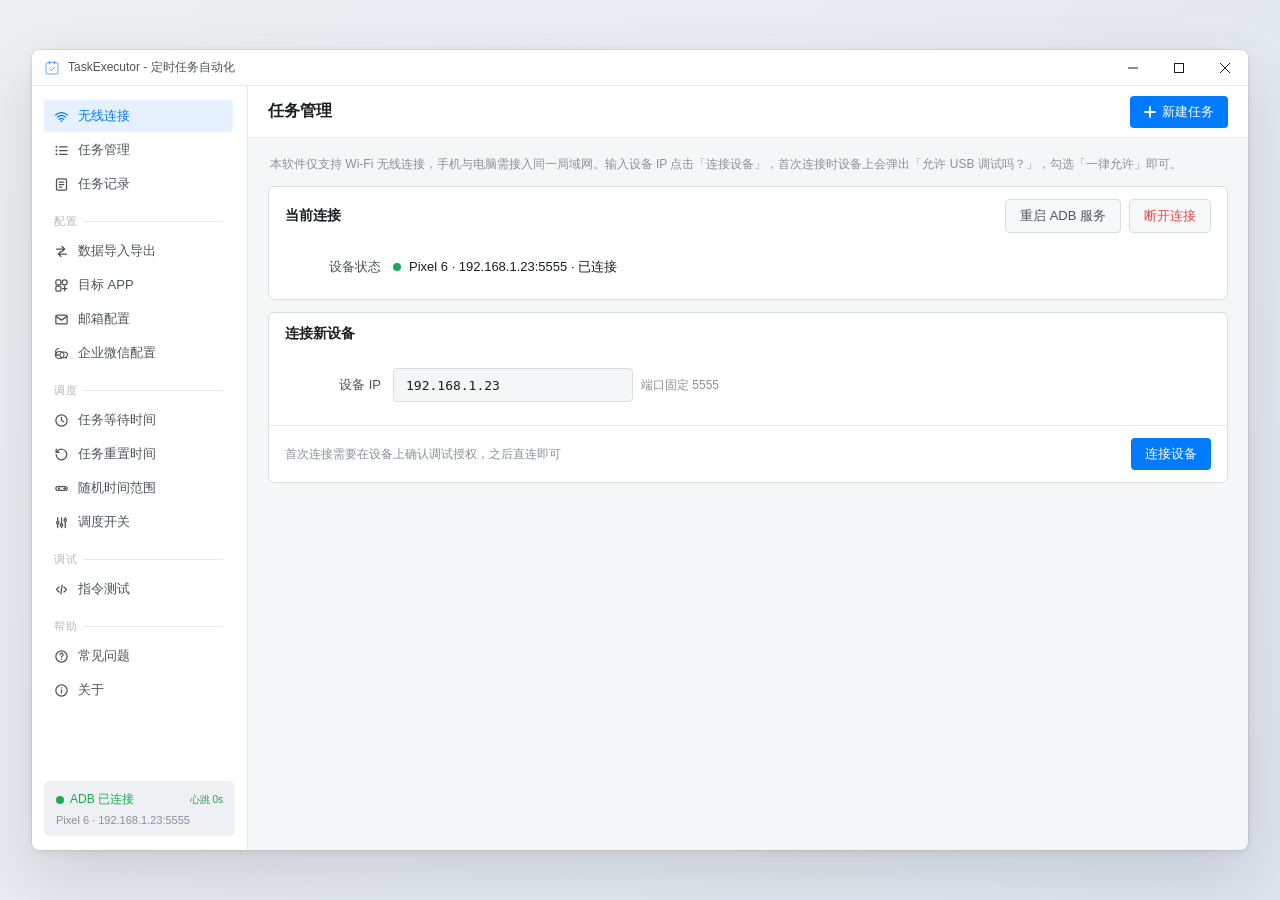
==== commit 69f5a52e: "feat(task): 新增任务记录入口与自定义工作日配置，重构目标APP映射编辑及心跳逻辑" ====
--- a/Design/index.html
+++ b/Design/index.html
@@ -54,6 +54,13 @@
             </svg>
             任务管理
           </div>
+          <div class="nav-item" data-view="records">
+            <svg viewBox="0 0 24 24" fill="none">
+              <rect x="4" y="3" width="16" height="18" rx="2" stroke="currentColor" stroke-width="2" />
+              <path d="M8.5 8h7M8.5 12h7M8.5 16h4" stroke="currentColor" stroke-width="2" stroke-linecap="round" />
+            </svg>
+            任务记录
+          </div>
 
           <div class="nav-label">配置</div>
           <div class="nav-item" data-view="sync">
@@ -198,6 +205,11 @@
               <div class="card-head">
                 <div class="left"><b>定时任务</b><span class="count-badge" id="countBadge">4 项</span></div>
                 <div class="head-right">
+                  <span class="badge plain" id="chainPill" hidden><span class="dot sm pulse"></span><span
+                      id="chainPillText">正在执行</span></span>
+                  <span class="badge orange" id="restBadge"
+                        title="今日为休息日，且计划设置已开启「跳过节假日」，到点任务不会触发（演示：点击切换状态）"><span
+                      class="dot sm"></span>休息日 · 任务暂停</span>
                   <span class="badge green" id="svcBadge" title="任务调度引擎状态（与 ADB 连接状态无关）"><span
                       class="dot sm pulse"></span>调度运行中</span>
                   <div class="filters">
@@ -209,13 +221,13 @@
               </div>
               <table>
                 <colgroup>
-                  <col style="width:20%">
-                  <col style="width:11%">
-                  <col style="width:9%">
-                  <col style="width:27%">
+                  <col style="width:19%">
+                  <col style="width:12%">
+                  <col style="width:8%">
+                  <col style="width:30%">
+                  <col style="width:13%">
                   <col style="width:10%">
-                  <col style="width:11%">
-                  <col style="width:12%">
+                  <col style="width:8%">
                 </colgroup>
                 <thead>
                   <tr>
@@ -241,26 +253,39 @@
             </div>
           </section>
 
+          <!-- ============ 视图：任务记录（待设计） ============ -->
+          <section class="view" data-view="records"></section>
+
           <!-- ============ 视图：数据导入导出 ============ -->
           <section class="view" data-view="sync">
-            <p class="page-note">任务配置、目标 APP 映射与通知配置可导出为 CSV 备份，也可从 CSV 恢复。导入时同名任务将被覆盖。</p>
+            <p class="page-note">全部数据打包为一个 JSON 备份文件：定时任务、包名映射、通知与调度配置。恢复时自动识别内容，同名任务将被覆盖。</p>
             <div class="io-grid">
-              <div class="card io-card">
-                <b>导出配置</b>
-                <p>将当前全部任务（名称、执行时间、动作链、通知方式）导出为 CSV 文件，可用于备份或迁移到其他电脑。</p>
-                <div class="file-hint">tasks_2026-10-24.csv</div>
-                <div style="display:flex;gap:8px;margin-top:2px;">
-                  <button class="btn btn-primary" data-io="export-tasks">导出任务配置</button>
-                  <button class="btn btn-ghost" data-io="export-all">导出全部配置</button>
-                </div>
-              </div>
-              <div class="card io-card">
-                <b>导入配置</b>
-                <p>从 CSV 文件导入任务与包名映射。支持 TaskExecutor 导出格式，也支持自定义「应用名,包名」两列格式。</p>
-                <div class="file-hint">选择 CSV 文件…</div>
-                <div style="display:flex;gap:8px;margin-top:2px;">
-                  <button class="btn btn-primary" data-io="import-tasks">导入任务</button>
-                  <button class="btn btn-ghost" data-io="import-apps">导入包名映射</button>
+              <div class="io-tile">
+                <div class="io-head">
+                  <span class="io-ico"><svg viewBox="0 0 24 24" fill="none">
+                      <path d="M12 3v10M8 9l4 4 4-4M4 15v3a2 2 0 0 0 2 2h12a2 2 0 0 0 2-2v-3" stroke="currentColor"
+                        stroke-width="2" stroke-linecap="round" stroke-linejoin="round" />
+                    </svg></span>
+                  <b>导出备份</b>
+                </div>
+                <p>将任务、包名映射、通知与调度配置打包为一个 JSON 文件，用于备份或迁移到其他电脑。授权码、Webhook Key 等敏感信息不会导出。</p>
+                <div class="io-foot">
+                  <div class="io-file">TaskExecutor_备份_2026-11-13.json</div>
+                  <button class="btn btn-primary" data-io="export-backup">导出备份</button>
+                </div>
+              </div>
+              <div class="io-tile">
+                <div class="io-head">
+                  <span class="io-ico"><svg viewBox="0 0 24 24" fill="none">
+                      <path d="M12 13V3M8 7l4-4 4 4M4 15v3a2 2 0 0 0 2 2h12a2 2 0 0 0 2-2v-3" stroke="currentColor"
+                        stroke-width="2" stroke-linecap="round" stroke-linejoin="round" />
+                    </svg></span>
+                  <b>导入备份</b>
+                </div>
+                <p>选择或拖入备份文件，自动识别内容并恢复，无需区分类型。兼容旧版「应用名,包名」两列 CSV，识别到该格式时按包名映射导入。</p>
+                <div class="io-foot">
+                  <div class="io-file drop" id="ioDrop" title="点击选择或拖入备份文件">点击选择或拖入备份文件…</div>
+                  <button class="btn btn-primary" data-io="import-backup">导入备份</button>
                 </div>
               </div>
             </div>
@@ -272,18 +297,19 @@
             <div class="card">
               <div class="card-head">
                 <div class="left"><b>包名映射</b><span class="count-badge" id="appCount">3 项</span></div>
-                <span class="link" id="importApps">从 CSV 导入</span>
               </div>
               <table>
                 <colgroup>
-                  <col style="width:28%">
-                  <col style="width:52%">
-                  <col style="width:20%">
+                  <col style="width:18%">
+                  <col style="width:26%">
+                  <col style="width:40%">
+                  <col style="width:16%">
                 </colgroup>
                 <thead>
                   <tr>
                     <th>应用名称</th>
                     <th>包名</th>
+                    <th>启动页</th>
                     <th style="text-align:right;">操作</th>
                   </tr>
                 </thead>
@@ -294,7 +320,10 @@
                   <input class="ui" id="appName" placeholder="应用名称，如：钉钉" style="max-width:180px;">
                   <input class="ui mono" id="appPkg" placeholder="com.example.package" style="flex:1;">
                 </div>
-                <button class="btn btn-primary" id="addApp">添加</button>
+                <div class="btns" style="display:flex;gap:8px;">
+                  <button class="btn btn-ghost" id="cancelApp" hidden>取消</button>
+                  <button class="btn btn-primary" id="addApp">添加目标 APP</button>
+                </div>
               </div>
             </div>
           </section>
@@ -434,23 +463,23 @@
                 <div class="left"><b>调度开关</b></div>
               </div>
               <div class="form">
-                <div class="form-row"><label>随机任务</label>
-                  <div class="ctl"><span class="switch on" data-switch></span><span
-                      class="hint-inline">启用后执行时间按随机范围偏移</span></div>
-                </div>
                 <div class="form-row"><label>跳过节假日</label>
                   <div class="ctl"><span class="switch on" data-switch></span><span
                       class="hint-inline">法定节假日与周末自动跳过执行</span></div>
                 </div>
                 <div class="form-row"><label>重置任务</label>
-                  <div class="ctl"><span class="switch" data-switch></span><span
+                  <div class="ctl"><span class="switch on" data-switch></span><span
                       class="hint-inline">到达重置时间点后任务链重新开始</span></div>
                 </div>
-              </div>
-            </div>
-            <div class="card">
-              <div class="card-head">
-                <div class="left"><b>节假日数据</b><small>数据源：chinese-days（HTTPS CDN）</small></div>
+                <div class="form-row"><label>自定义工作日</label>
+                  <div class="ctl"><span class="link" id="btnCustomDay">配置例外日期</span><span
+                      class="hint-inline">调休上班的周末按工作日执行；请假、年假标记为额外休息日</span></div>
+                </div>
+              </div>
+            </div>
+            <div class="card">
+              <div class="card-head">
+                <div class="left"><b>节假日数据</b><small>数据源：chinese-days</small></div>
               </div>
               <div class="form">
                 <div class="form-row"><label>上次同步</label>
@@ -537,9 +566,8 @@
             </p>
             <div class="card">
               <div class="card-head">
-                <div class="left"><b>当前连接</b><small>adb devices</small></div>
+                <div class="left"><b>当前连接</b></div>
                 <div style="display:flex;gap:8px;">
-                  <button class="btn btn-ghost" id="btnSimDrop" title="演示用：模拟设备掉线，观察心跳判定与自动恢复">模拟掉线</button>
                   <button class="btn btn-ghost" id="btnRestartAdb">重启 ADB 服务</button>
                   <button class="btn btn-ghost danger-ghost" id="btnDisconnect">断开连接</button>
                 </div>
@@ -548,24 +576,24 @@
                 <div class="form-row">
                   <label>设备状态</label>
                   <div class="ctl"><span class="dot pulse" id="wifiDot"></span><span id="wifiState"
-                      style="font-size:13px;color:var(--text-1);">Pixel 6 · 192.168.1.23:5555 · 已连接 · 延迟 8ms</span>
+                      style="font-size:13px;color:var(--text-1);">Pixel 6 · 192.168.1.23:5555 · 已连接</span>
                   </div>
                 </div>
               </div>
             </div>
             <div class="card">
               <div class="card-head">
-                <div class="left"><b>连接新设备</b><small>adb connect &lt;IP&gt;:5555</small></div>
+                <div class="left"><b>连接新设备</b></div>
               </div>
               <div class="form">
                 <div class="form-row">
                   <label>设备 IP</label>
                   <div class="ctl"><input class="ui mono" id="connAddr" value="192.168.1.23" placeholder="192.168.1.23"
-                      style="max-width:240px;"><span class="hint-inline">端口固定 5555，无需填写</span></div>
+                      style="max-width:240px;"><span class="hint-inline">端口固定 5555</span></div>
                 </div>
               </div>
               <div class="form-foot">
-                <span class="hint">首次连接需在设备上确认调试授权，之后直连即可</span>
+                <span class="hint">首次连接需要在设备上确认调试授权，之后直连即可</span>
                 <div class="btns">
                   <button class="btn btn-primary" id="btnConnect">连接设备</button>
                 </div>
@@ -694,6 +722,56 @@
       </div>
     </div>
 
+    <!-- 自定义工作日弹窗 -->
+    <div class="overlay" id="restOverlay">
+      <div class="dialog" role="dialog" aria-modal="true" style="width:600px;">
+        <div class="dlg-head">
+          <div class="dlg-head-text"><b>自定义工作日</b></div>
+          <button class="dlg-close" id="restClose" aria-label="关闭对话框" title="关闭">
+            <svg viewBox="0 0 16 16" fill="none">
+              <path d="M3 3l10 10M13 3L3 13" stroke="#6E737D" stroke-width="1.6" stroke-linecap="round" />
+            </svg>
+          </button>
+        </div>
+        <div class="dlg-body">
+          <p class="page-note" style="margin:0 0 8px;">修正 chinese-days 数据之外的例外日期：调休上班的周末标记为「额外工作日」，当天任务正常执行；请假、年假标记为「额外休息日」，当天任务自动跳过。自定义日期优先于节假日数据源。</p>
+          <section class="dlg-section">
+            <div class="section-head">
+              <span class="section-no">01</span>
+              <h2>额外工作日</h2>
+              <span class="section-line"></span>
+            </div>
+            <div class="form-row">
+              <label>添加日期</label>
+              <div class="ctl"><input class="ui" type="date" id="workDateIn" style="max-width:170px;"><button
+                  class="btn btn-primary" id="addWorkDate">添加</button></div>
+            </div>
+            <div class="day-tags" id="workDateList"></div>
+          </section>
+          <section class="dlg-section">
+            <div class="section-head">
+              <span class="section-no">02</span>
+              <h2>额外休息日</h2>
+              <span class="section-line"></span>
+            </div>
+            <div class="form-row">
+              <label>添加日期</label>
+              <div class="ctl"><input class="ui" type="date" id="restDateIn" style="max-width:170px;"><button
+                  class="btn btn-primary" id="addRestDate">添加</button></div>
+            </div>
+            <div class="day-tags" id="restDateList"></div>
+          </section>
+        </div>
+        <div class="dlg-foot">
+          <span class="hint">示例：周日调休上班 → 加入「额外工作日」；年假 → 加入「额外休息日」</span>
+          <div class="btns">
+            <button class="btn btn-ghost" id="restCancel">取消</button>
+            <button class="btn btn-primary" id="restSave">保存配置</button>
+          </div>
+        </div>
+      </div>
+    </div>
+
     <!-- 行右键菜单（运行 / 编辑 / 删除） -->
     <div class="ctx-menu" id="ctxMenu">
       <div class="ctx-item run" data-ctx="run" title="按当前动作链试运行一次，不影响后续调度计划">
--- a/Design/styles.css
+++ b/Design/styles.css
@@ -12,6 +12,8 @@
     --text-4:#B4B8C0;
     --green:#1FA84F;
     --green-dim:rgba(31,168,79,.12);
+    --orange:#F5A500;
+    --orange-dim:rgba(245,165,0,.14);
     --red:#E5484D;
     --blue-bright:#007AFF;
     --blue-dim:rgba(0,122,255,.10);
@@ -132,6 +134,21 @@
     font-size:12px;font-weight:500;
   }
   .badge.green{background:var(--green-dim);color:var(--green);}
+  .badge.orange{background:var(--orange-dim);color:#B26E00;}
+  .badge.orange .dot{background:var(--orange);}
+  .badge.gray{background:var(--fill-2);color:var(--text-2);}
+  .badge.plain{background:var(--fill-2);color:var(--primary);}
+  .badge[hidden]{display:none;}
+  .head-filters{gap:8px;align-items:center;}
+  .stat b.red{color:var(--red);}
+  .day-tags{display:flex;flex-wrap:wrap;gap:8px;padding:6px 0 2px;}
+  .tag-chip{display:inline-flex;align-items:center;gap:6px;padding:4px 8px 4px 10px;border-radius:var(--radius);background:var(--orange-dim);color:#B26E00;font-size:12px;font-weight:500;}
+  .tag-chip.rest{background:var(--blue-dim);color:var(--primary);}
+  .tag-chip a{cursor:pointer;font-weight:700;line-height:1;opacity:.65;}
+  .tag-chip a:hover{opacity:1;}
+  .day-tags .hint{font-size:12px;color:var(--text-3);}
+  .chip.outline{background:transparent;border:1px solid currentColor;}
+  .run-badge{display:inline-block;margin-left:6px;padding:2px 6px;border-radius:3px;font-size:10px;background:var(--green-dim);color:var(--green);vertical-align:1px;}
   .btn{
     display:inline-flex;align-items:center;gap:6px;
     border:none;border-radius:var(--radius);cursor:pointer;
@@ -273,14 +290,29 @@
 
   /* 数据导入导出 */
   .io-grid{display:grid;grid-template-columns:1fr 1fr;gap:12px;}
-  .io-card{padding:16px;display:flex;flex-direction:column;gap:8px;}
-  .io-card b{font-size:14px;color:var(--text-1);font-weight:600;}
-  .io-card p{font-size:12px;color:var(--text-3);line-height:1.7;}
-  .io-card .file-hint{
-    background:var(--bg);border:1px dashed var(--border);border-radius:var(--radius);
-    padding:14px;font-size:12px;color:var(--text-4);text-align:center;
-    font-family:Consolas,monospace;
-  }
+  .io-tile{
+    background:var(--card);border:1px solid var(--border);border-radius:6px;
+    padding:18px;display:flex;flex-direction:column;gap:10px;
+    transition:border-color .15s,box-shadow .15s;
+  }
+  .io-tile:hover{border-color:var(--primary);box-shadow:0 2px 12px rgba(0,122,255,.08);}
+  .io-head{display:flex;align-items:center;gap:10px;}
+  .io-ico{
+    width:36px;height:36px;flex:none;border-radius:9px;
+    background:var(--blue-dim);color:var(--primary);
+    display:flex;align-items:center;justify-content:center;
+  }
+  .io-ico svg{width:20px;height:20px;}
+  .io-head b{font-size:14px;color:var(--text-1);font-weight:600;}
+  .io-tile p{font-size:12px;color:var(--text-3);line-height:1.7;}
+  .io-foot{margin-top:auto;display:flex;gap:8px;align-items:center;padding-top:4px;}
+  .io-file{
+    flex:1;min-width:0;border:1px dashed var(--border);border-radius:var(--radius);
+    background:var(--bg);padding:8px 10px;font-size:12px;color:var(--text-4);
+    font-family:Consolas,monospace;white-space:nowrap;overflow:hidden;text-overflow:ellipsis;
+  }
+  .io-file.drop{cursor:pointer;transition:border-color .15s,color .15s;}
+  .io-file.drop:hover{border-color:var(--primary);color:var(--primary);}
 
   /* 指令测试 */
   .cmd-grid{display:grid;grid-template-columns:repeat(6,1fr);gap:10px;padding:14px 16px;}
